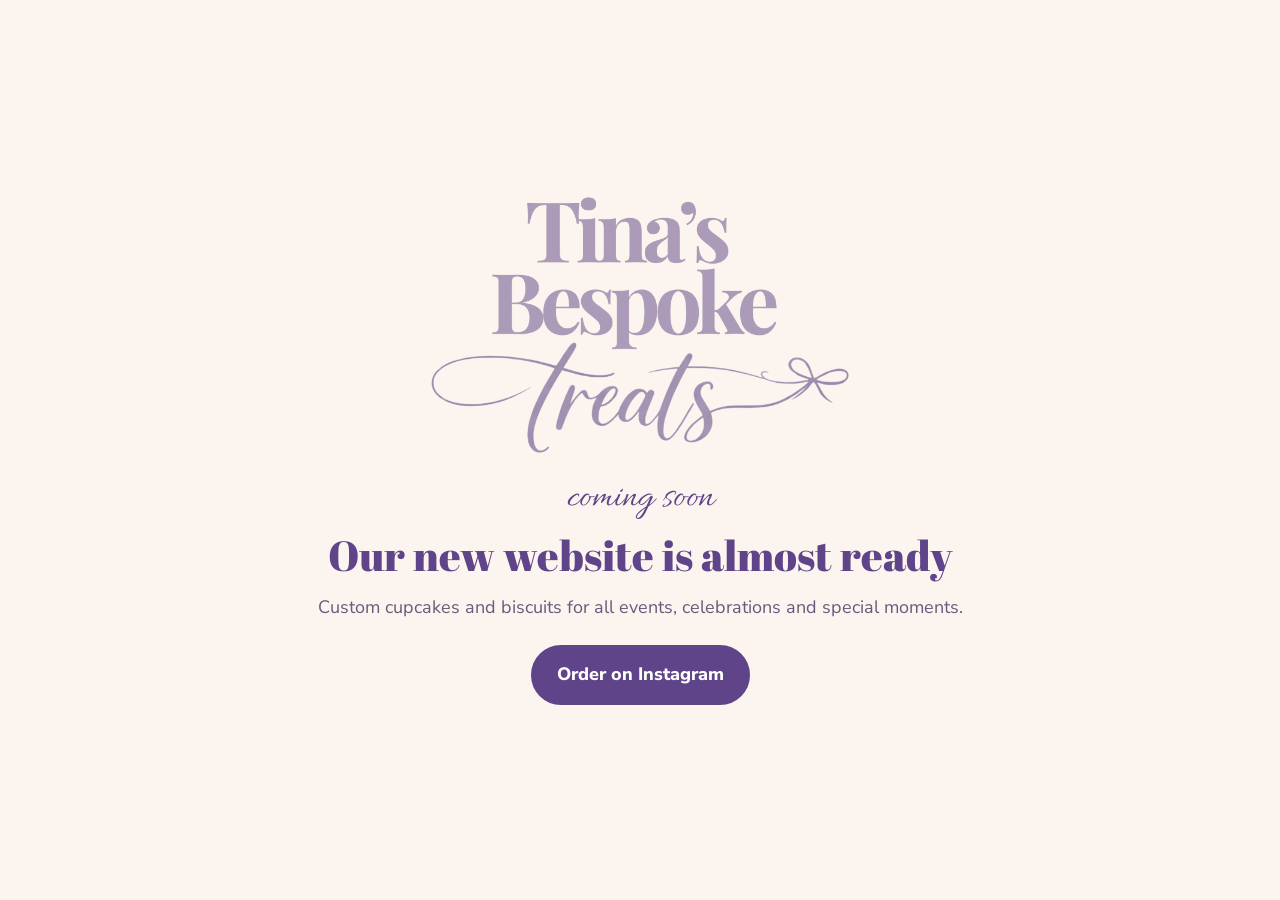
==== index.html @ d2a47ab9 "Show coming soon page until the full website is ready Co-Authored-By: Claude Opus 5.5 <noreply@anthr" ====
<!doctype html>
<html lang="en-GB">
<head>
<meta charset="utf-8">
<meta name="viewport" content="width=device-width,initial-scale=1,viewport-fit=cover">
<title>Tina's Bespoke Treats | Custom cupcakes and biscuits in London</title>
<meta name="description" content="Handcrafted custom cupcakes and biscuits for weddings, birthdays, baby showers and brand events across London and the UK. Vegan, egg-free and dairy-free options available.">
<meta property="og:title" content="Tina's Bespoke Treats">
<meta property="og:description" content="Custom cupcakes and biscuits for all events, celebrations and special moments.">
<meta property="og:image" content="https://tinasbespoketreats.com/assets/logo.png">
<meta property="og:url" content="https://tinasbespoketreats.com/">
<link rel="canonical" href="https://tinasbespoketreats.com/">
<link rel="icon" type="image/png" href="assets/icon.png">
<link rel="apple-touch-icon" href="assets/icon.png">
<link rel="preconnect" href="https://fonts.googleapis.com">
<link rel="preconnect" href="https://fonts.gstatic.com" crossorigin>
<link rel="stylesheet" href="https://fonts.googleapis.com/css2?family=Abril+Fatface&family=Allura&family=Nunito+Sans:opsz,wght@6..12,400;6..12,600;6..12,700;6..12,800&display=swap">
<link rel="stylesheet" href="styles.css">
</head>
<body>
<main id="main" class="soon">
  <h1><img src="assets/logo.png" alt="Tina's Bespoke Treats" width="1400" height="862"></h1>
  <p class="eyebrow">coming soon</p>
  <h2>Our new website is almost ready</h2>
  <p class="lead">Custom cupcakes and biscuits for all events, celebrations and special moments.</p>
  <a class="btn solid" href="https://www.instagram.com/tinasbespoketreats/">Order on Instagram</a>
</main>
</body>
</html>
---- styles.css ----
/* Layout: the page unrolls like a length of ribbon. A menu-card hero, then alternating bands tied off with the logo's bow. */
:root{
  --blush:#FCF5EF; --cream:#FFFCF9; --lilac:#AE98C2; --lilac-soft:#EDE4F2; --purple:#5F4489; --ink:#33264A; --muted:#675A7A;
  --display:"Abril Fatface",Georgia,serif; --script:"Allura","Snell Roundhand",cursive; --body:"Nunito Sans",system-ui,-apple-system,"Segoe UI",sans-serif;
  --gutter-l:max(20px,env(safe-area-inset-left,0px)); --gutter-r:max(20px,env(safe-area-inset-right,0px));
}
*{box-sizing:border-box}
html{scroll-behavior:smooth;-webkit-text-size-adjust:100%}
body{margin:0;background:var(--blush);color:var(--ink);font:400 18px/1.65 var(--body)}
img,svg{max-width:100%;display:block}
h1,h2,h3,p,ul,ol{margin:0;padding:0}
ul,ol{list-style:none}
h2{font:400 clamp(34px,6vw,54px)/1.12 var(--display);color:var(--purple);text-wrap:balance}
h3{font:400 25px/1.2 var(--display);color:var(--purple)}
a{color:var(--purple)}
:focus-visible{outline:3px solid var(--purple);outline-offset:3px}
.skip{position:absolute;left:-999px}.skip:focus{left:12px;top:12px;background:var(--cream);padding:8px 12px;z-index:9}
.wrap{max-width:1080px;margin:auto;padding-left:var(--gutter-l);padding-right:var(--gutter-r)}
.band{padding-block:clamp(56px,9vw,104px)}
.band.tint{background:var(--lilac-soft)}
.eyebrow{font:400 32px/1 var(--script);color:var(--purple);margin-bottom:6px}
.lead{max-width:60ch;color:var(--muted);margin-top:14px}
.btn{display:inline-block;font-weight:800;padding:13px 24px;border-radius:999px;text-decoration:none;border:2px solid var(--purple);transition:background .2s,color .2s}
.btn.solid{background:var(--purple);color:#fff}
.btn.solid:hover{background:var(--ink);border-color:var(--ink)}
.btn.line:hover{background:var(--purple);color:#fff}
.bar{display:flex;align-items:center;justify-content:flex-end;gap:16px;padding-block:14px}
.bar a.home img{height:66px;width:auto}
.bar nav{display:flex;gap:24px;font-weight:700}
.bar nav a{text-decoration:none}
.bar nav a:hover{text-decoration:underline}
.hero{display:grid;grid-template-columns:minmax(0,1.25fr) minmax(0,.75fr);gap:clamp(32px,6vw,80px);align-items:center;padding-block:clamp(24px,5vw,64px) clamp(56px,8vw,96px)}
.hero h1 img{width:100%;max-width:560px;height:auto}
.hero .tag{font-size:clamp(20px,2.4vw,24px);line-height:1.45;max-width:30ch;margin-top:26px}
.actions{display:flex;flex-wrap:wrap;gap:12px;margin-top:26px}
.menu{background:var(--cream);border:1px solid var(--lilac);outline:1px solid var(--lilac);outline-offset:-9px;padding:32px 26px;text-align:center}
.menu h2{font-size:30px}
.menu .script{font:400 28px/1 var(--script);color:var(--purple);margin-bottom:4px}
.menu ul{margin-top:14px}
.menu li{padding-block:5px;border-top:1px solid var(--lilac-soft)}
.menu li:first-child{border:0}
.menu small{display:block;margin-top:14px;font-size:15px;color:var(--muted)}
.ribbon{color:var(--lilac);width:100%;height:auto;overflow:visible}
.two{display:grid;grid-template-columns:repeat(2,minmax(0,1fr));gap:clamp(24px,4vw,48px);margin-top:36px}
.two>div{min-width:0}
.two p{margin-top:8px;color:var(--muted)}
.split{display:grid;grid-template-columns:minmax(0,.8fr) minmax(0,1.2fr);gap:clamp(28px,6vw,80px)}
.ticks{columns:2;column-gap:36px}
.ticks li{break-inside:avoid;padding-block:9px;border-bottom:1px solid var(--lilac)}
.steps{display:grid;grid-template-columns:repeat(3,minmax(0,1fr));gap:clamp(24px,4vw,48px);margin-top:36px;counter-reset:s}
.steps li{counter-increment:s;min-width:0}
.steps li::before{content:counter(s);display:block;font:400 56px/1 var(--display);color:var(--lilac);margin-bottom:8px}
.steps p{margin-top:6px;color:var(--muted)}
.occasions{display:flex;flex-wrap:wrap;gap:10px;margin-top:28px}
.occasions li{background:var(--cream);border:1px solid var(--lilac);border-radius:999px;padding:6px 16px;font-weight:600}
.cta{text-align:center;display:grid;justify-items:center;gap:18px}
.cta .ribbon{max-width:420px}
footer{padding-block:28px;font-size:15px;color:var(--muted);border-top:1px solid var(--lilac)}
footer .wrap{display:flex;flex-wrap:wrap;gap:8px 24px;justify-content:space-between}
@media (max-width:800px){
  .hero,.split{grid-template-columns:minmax(0,1fr)}
  .steps{grid-template-columns:minmax(0,1fr)}
  .hero h1 img{max-width:420px;margin:auto}
  .hero{text-align:center}.hero .tag{margin-inline:auto}.actions{justify-content:center}
}
@media (max-width:560px){
  body{font-size:17px}
  .bar nav{gap:14px;font-size:15.5px}.bar a.home{display:none}.bar{justify-content:center}
  .two{grid-template-columns:minmax(0,1fr)}.ticks{columns:1}
}
@media (prefers-reduced-motion:reduce){html{scroll-behavior:auto}.btn{transition:none}}

.soon{min-height:100vh;min-height:100svh;display:grid;place-content:center;justify-items:center;gap:14px;text-align:center;padding-block:32px;padding-left:var(--gutter-l);padding-right:var(--gutter-r)}
.soon h1 img{width:min(420px,78vw);height:auto;margin-bottom:12px}
.soon .eyebrow{font-size:38px;margin:0}
.soon h2{font-size:clamp(28px,6vw,42px)}
.soon .lead{margin:0 0 8px}
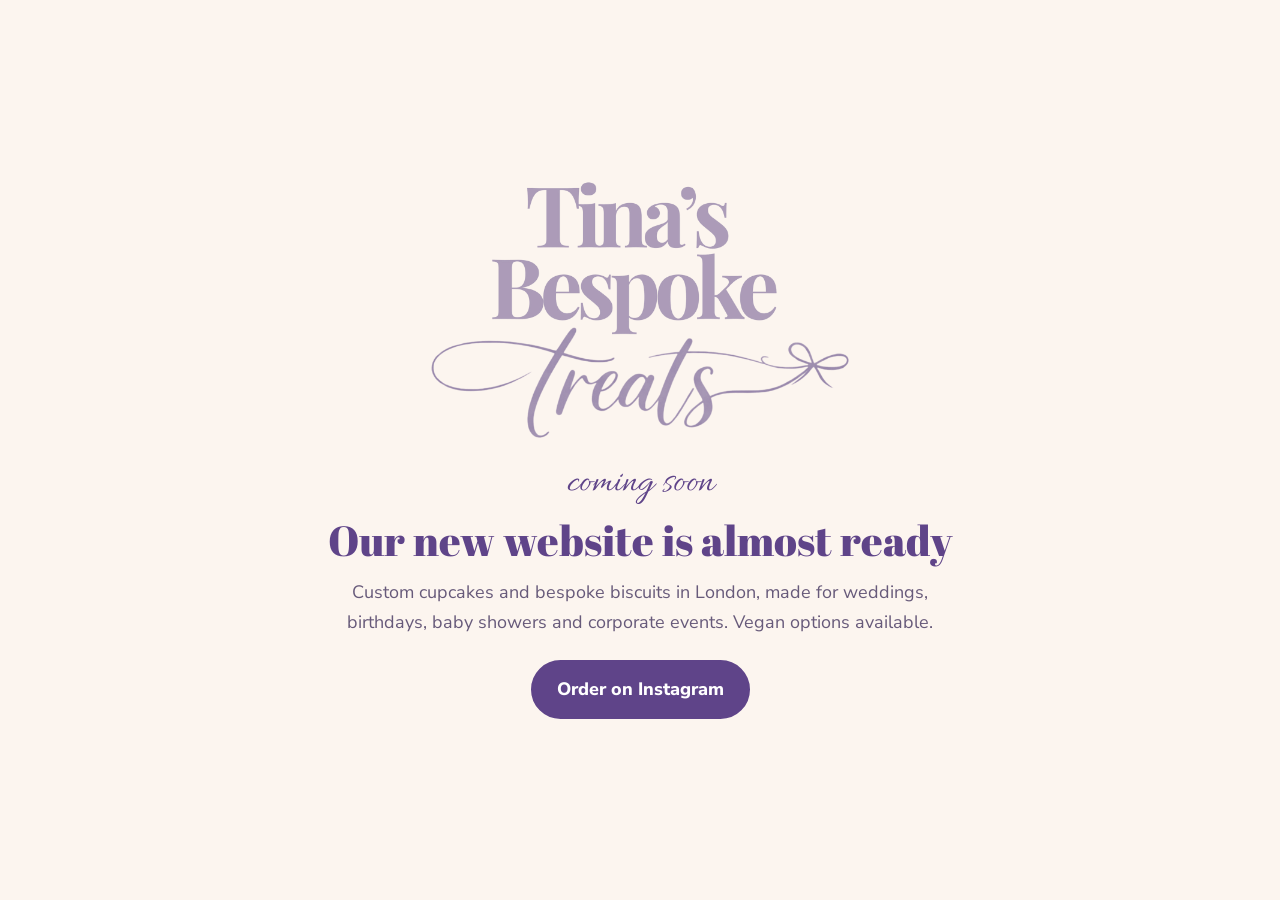
==== commit c38acf98: "Add search engine details to coming soon page Co-Authored-By: Claude Opus 5.5 <noreply@anthropic.com" ====
--- a/index.html
+++ b/index.html
@@ -3,26 +3,34 @@
 <head>
 <meta charset="utf-8">
 <meta name="viewport" content="width=device-width,initial-scale=1,viewport-fit=cover">
-<title>Tina's Bespoke Treats | Custom cupcakes and biscuits in London</title>
-<meta name="description" content="Handcrafted custom cupcakes and biscuits for weddings, birthdays, baby showers and brand events across London and the UK. Vegan, egg-free and dairy-free options available.">
-<meta property="og:title" content="Tina's Bespoke Treats">
-<meta property="og:description" content="Custom cupcakes and biscuits for all events, celebrations and special moments.">
+<title>Tina's Bespoke Treats | Custom Cupcakes &amp; Biscuits in London</title>
+<meta name="description" content="Custom cupcakes and bespoke decorated biscuits in London, made for weddings, birthdays, baby showers and corporate events. Logo cupcakes, party favours and vegan options.">
+<meta name="keywords" content="custom cupcakes London, bespoke biscuits London, personalised biscuits, logo cupcakes, corporate cupcakes, wedding favours London, baby shower cupcakes, birthday cupcakes, vegan cupcakes London">
+<meta name="robots" content="index,follow">
+<meta name="theme-color" content="#FCF5EF">
+<meta property="og:type" content="website">
+<meta property="og:site_name" content="Tina's Bespoke Treats">
+<meta property="og:locale" content="en_GB">
+<meta property="og:title" content="Tina's Bespoke Treats | Custom Cupcakes &amp; Biscuits in London">
+<meta property="og:description" content="Custom cupcakes and bespoke decorated biscuits in London, made for weddings, birthdays, baby showers and corporate events. Logo cupcakes, party favours and vegan options.">
 <meta property="og:image" content="https://tinasbespoketreats.com/assets/logo.png">
 <meta property="og:url" content="https://tinasbespoketreats.com/">
 <link rel="canonical" href="https://tinasbespoketreats.com/">
+<meta name="twitter:card" content="summary_large_image">
+<script type="application/ld+json">{"@context": "https://schema.org", "@type": "Bakery", "name": "Tina's Bespoke Treats", "url": "https://tinasbespoketreats.com/", "logo": "https://tinasbespoketreats.com/assets/logo.png", "image": "https://tinasbespoketreats.com/assets/logo.png", "description": "Custom cupcakes and bespoke decorated biscuits in London, made for weddings, birthdays, baby showers and corporate events. Logo cupcakes, party favours and vegan options.", "address": {"@type": "PostalAddress", "addressLocality": "London", "addressCountry": "GB"}, "areaServed": [{"@type": "City", "name": "London"}, {"@type": "Country", "name": "United Kingdom"}], "sameAs": ["https://www.instagram.com/tinasbespoketreats/", "https://www.addtoevent.co.uk/suppliers/tinas-bespoke-treats"], "foundingDate": "2017", "knowsAbout": ["Custom cupcakes", "Bespoke biscuits", "Vegan cupcakes", "Logo cupcakes", "Wedding favours"]}</script>
 <link rel="icon" type="image/png" href="assets/icon.png">
 <link rel="apple-touch-icon" href="assets/icon.png">
 <link rel="preconnect" href="https://fonts.googleapis.com">
 <link rel="preconnect" href="https://fonts.gstatic.com" crossorigin>
 <link rel="stylesheet" href="https://fonts.googleapis.com/css2?family=Abril+Fatface&family=Allura&family=Nunito+Sans:opsz,wght@6..12,400;6..12,600;6..12,700;6..12,800&display=swap">
-<link rel="stylesheet" href="styles.css">
+<link rel="stylesheet" href="styles.css?v=2">
 </head>
 <body>
 <main id="main" class="soon">
-  <h1><img src="assets/logo.png" alt="Tina's Bespoke Treats" width="1400" height="862"></h1>
+  <h1><img src="assets/logo.png" alt="Tina's Bespoke Treats: custom cupcakes and biscuits in London" width="1400" height="862"></h1>
   <p class="eyebrow">coming soon</p>
   <h2>Our new website is almost ready</h2>
-  <p class="lead">Custom cupcakes and biscuits for all events, celebrations and special moments.</p>
+  <p class="lead">Custom cupcakes and bespoke biscuits in London, made for weddings, birthdays, baby showers and corporate events. Vegan options available.</p>
   <a class="btn solid" href="https://www.instagram.com/tinasbespoketreats/">Order on Instagram</a>
 </main>
 </body>
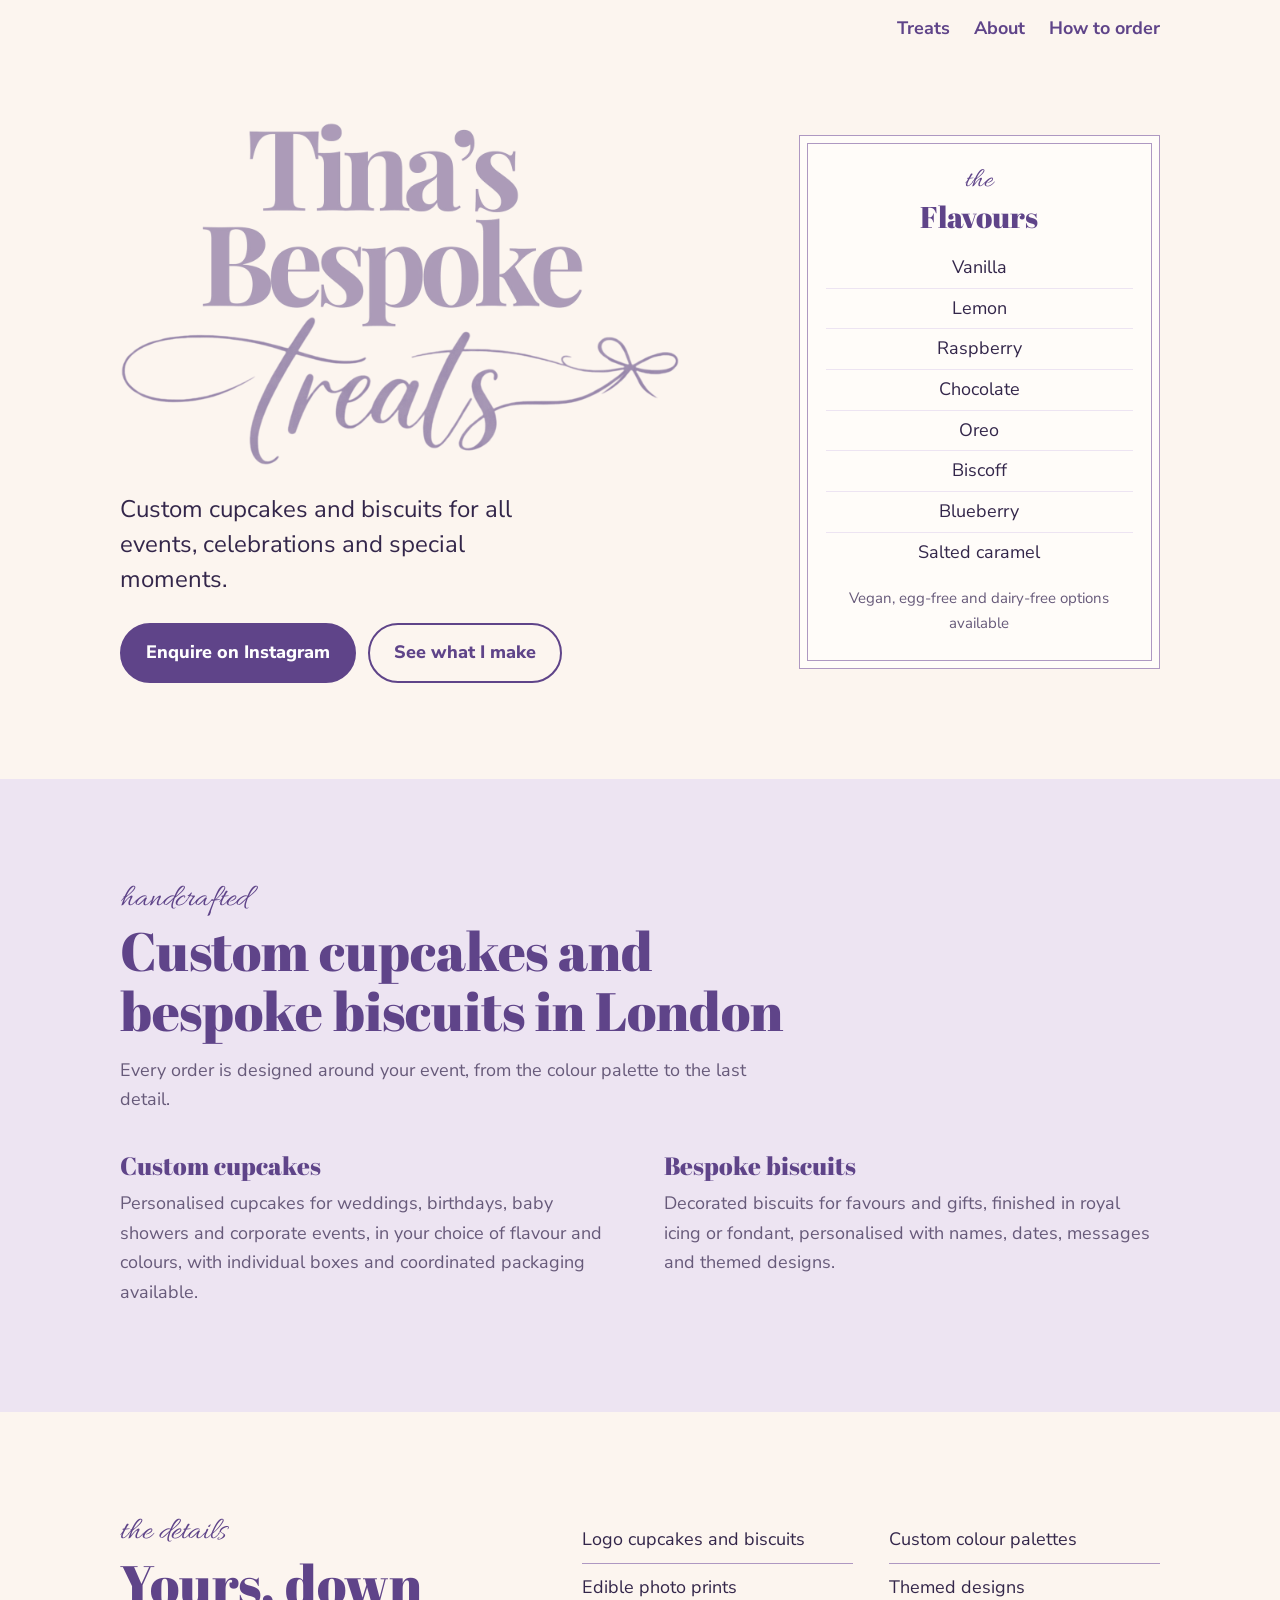
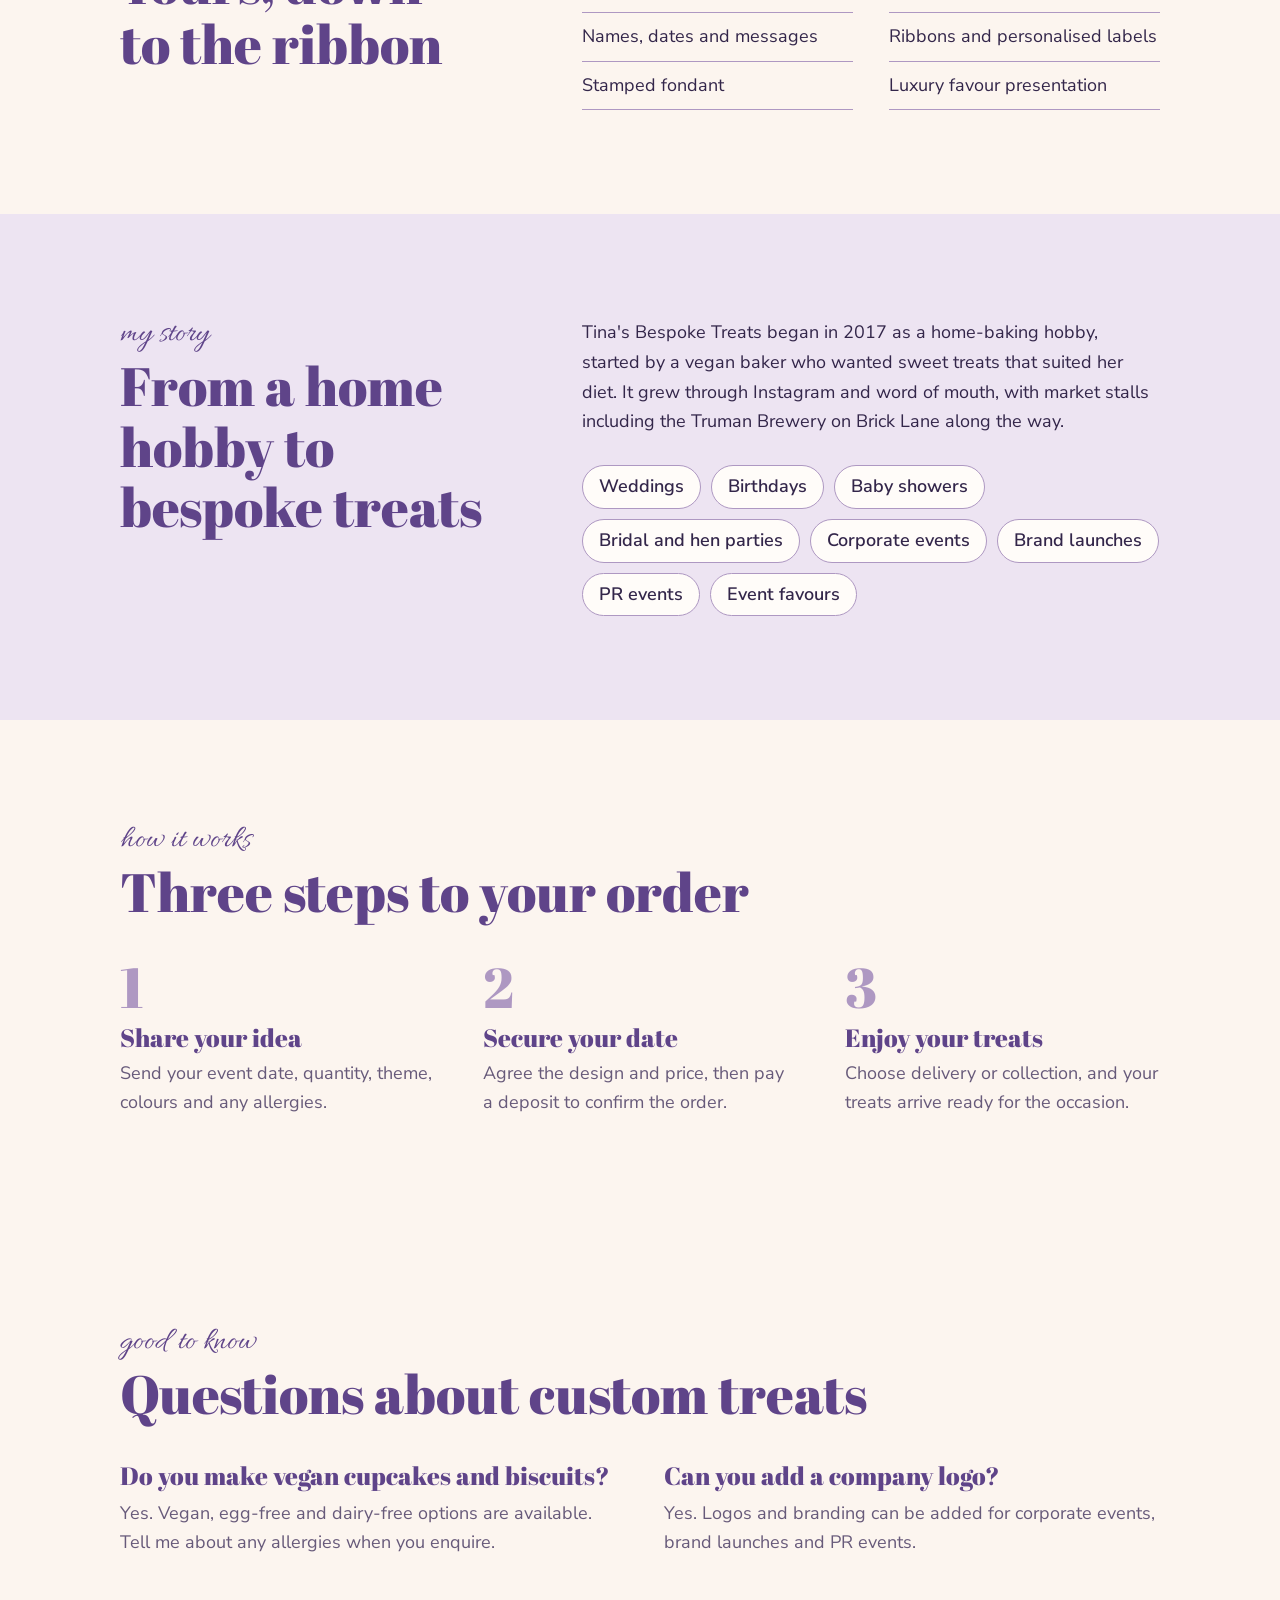
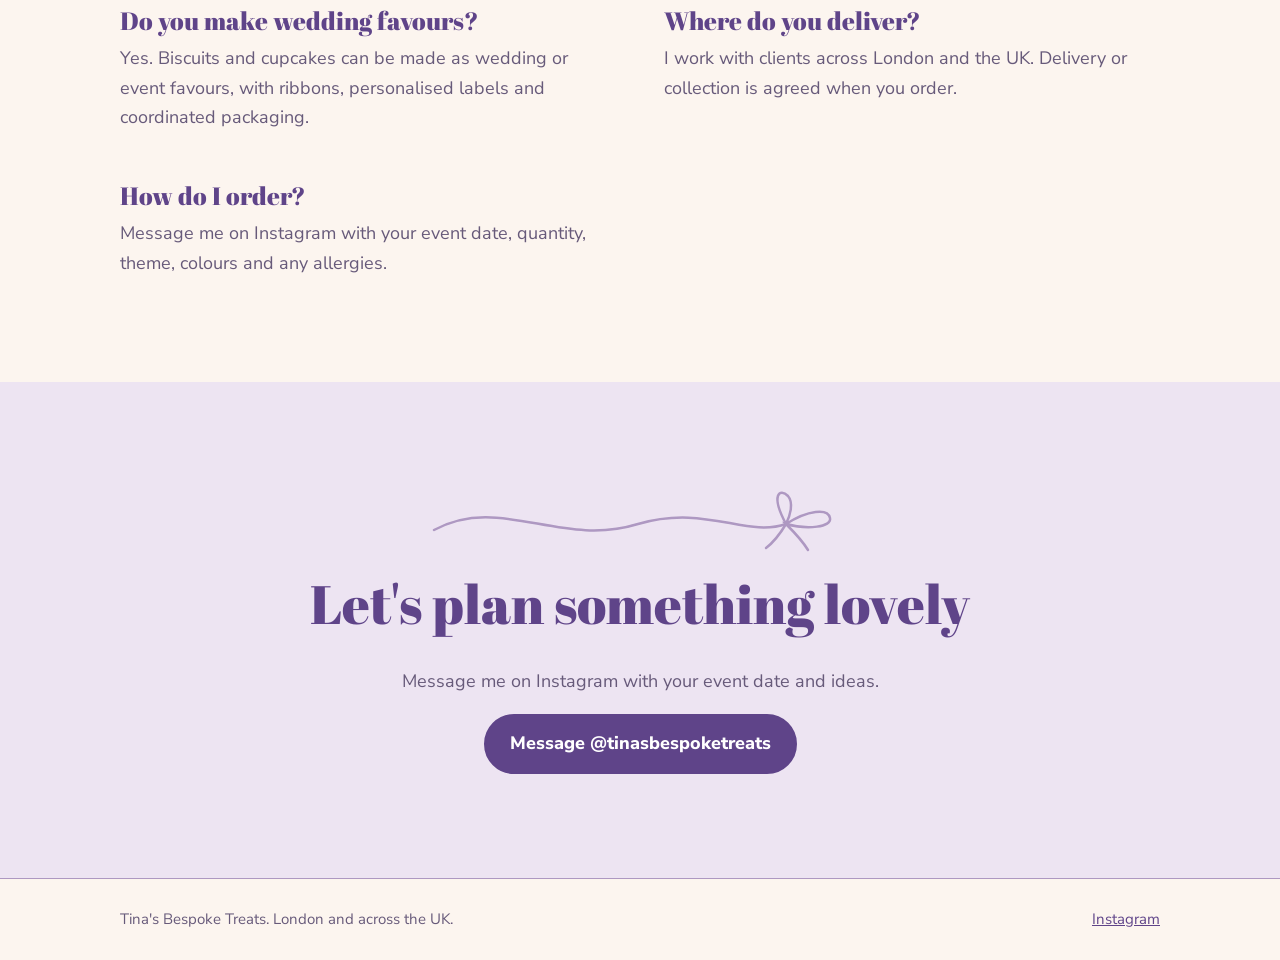
==== commit f05b8653: "Add search keywords and questions to full website draft Co-Authored-By: Claude Opus 5.5 <noreply@ant" ====
--- a/index.html
+++ b/index.html
@@ -23,15 +23,93 @@
 <link rel="preconnect" href="https://fonts.googleapis.com">
 <link rel="preconnect" href="https://fonts.gstatic.com" crossorigin>
 <link rel="stylesheet" href="https://fonts.googleapis.com/css2?family=Abril+Fatface&family=Allura&family=Nunito+Sans:opsz,wght@6..12,400;6..12,600;6..12,700;6..12,800&display=swap">
-<link rel="stylesheet" href="styles.css?v=2">
+<link rel="stylesheet" href="styles.css">
 </head>
 <body>
-<main id="main" class="soon">
-  <h1><img src="assets/logo.png" alt="Tina's Bespoke Treats: custom cupcakes and biscuits in London" width="1400" height="862"></h1>
-  <p class="eyebrow">coming soon</p>
-  <h2>Our new website is almost ready</h2>
-  <p class="lead">Custom cupcakes and bespoke biscuits in London, made for weddings, birthdays, baby showers and corporate events. Vegan options available.</p>
-  <a class="btn solid" href="https://www.instagram.com/tinasbespoketreats/">Order on Instagram</a>
+<a class="skip" href="#main">Skip to content</a>
+<header class="wrap bar">
+  <nav aria-label="Main"><a href="#treats">Treats</a><a href="#about">About</a><a href="#order">How to order</a></nav>
+</header>
+<main id="main">
+  <section class="wrap hero">
+    <div>
+      <h1><img src="assets/logo.png" alt="Tina's Bespoke Treats: custom cupcakes and biscuits in London" width="1400" height="862"></h1>
+      <p class="tag">Custom cupcakes and biscuits for all events, celebrations and special moments.</p>
+      <div class="actions">
+        <a class="btn solid" href="https://www.instagram.com/tinasbespoketreats/">Enquire on Instagram</a>
+        <a class="btn line" href="#treats">See what I make</a>
+      </div>
+    </div>
+    <aside class="menu" aria-labelledby="flav">
+      <p class="script">the</p>
+      <h2 id="flav">Flavours</h2>
+      <ul><li>Vanilla</li><li>Lemon</li><li>Raspberry</li><li>Chocolate</li><li>Oreo</li><li>Biscoff</li><li>Blueberry</li><li>Salted caramel</li></ul>
+      <small>Vegan, egg-free and dairy-free options available</small>
+    </aside>
+  </section>
+
+  <section class="band tint" id="treats">
+    <div class="wrap">
+      <p class="eyebrow">handcrafted</p>
+      <h2>Custom cupcakes and bespoke biscuits in London</h2>
+      <p class="lead">Every order is designed around your event, from the colour palette to the last detail.</p>
+      <div class="two">
+        <div><h3>Custom cupcakes</h3><p>Personalised cupcakes for weddings, birthdays, baby showers and corporate events, in your choice of flavour and colours, with individual boxes and coordinated packaging available.</p></div>
+        <div><h3>Bespoke biscuits</h3><p>Decorated biscuits for favours and gifts, finished in royal icing or fondant, personalised with names, dates, messages and themed designs.</p></div>
+      </div>
+    </div>
+  </section>
+
+  <section class="band wrap split">
+    <div>
+      <p class="eyebrow">the details</p>
+      <h2>Yours, down to the ribbon</h2>
+    </div>
+    <ul class="ticks">
+      <li>Logo cupcakes and biscuits</li><li>Edible photo prints</li><li>Names, dates and messages</li><li>Stamped fondant</li><li>Custom colour palettes</li><li>Themed designs</li><li>Ribbons and personalised labels</li><li>Luxury favour presentation</li>
+    </ul>
+  </section>
+
+  <section class="band tint" id="about">
+    <div class="wrap split">
+      <div>
+        <p class="eyebrow">my story</p>
+        <h2>From a home hobby to bespoke treats</h2>
+      </div>
+      <div class="stack">
+        <p>Tina's Bespoke Treats began in 2017 as a home-baking hobby, started by a vegan baker who wanted sweet treats that suited her diet. It grew through Instagram and word of mouth, with market stalls including the Truman Brewery on Brick Lane along the way.</p>
+        <ul class="occasions" aria-label="Occasions">
+          <li>Weddings</li><li>Birthdays</li><li>Baby showers</li><li>Bridal and hen parties</li><li>Corporate events</li><li>Brand launches</li><li>PR events</li><li>Event favours</li>
+        </ul>
+      </div>
+    </div>
+  </section>
+
+  <section class="band wrap" id="order">
+    <p class="eyebrow">how it works</p>
+    <h2>Three steps to your order</h2>
+    <ol class="steps">
+      <li><h3>Share your idea</h3><p>Send your event date, quantity, theme, colours and any allergies.</p></li>
+      <li><h3>Secure your date</h3><p>Agree the design and price, then pay a deposit to confirm the order.</p></li>
+      <li><h3>Enjoy your treats</h3><p>Choose delivery or collection, and your treats arrive ready for the occasion.</p></li>
+    </ol>
+  </section>
+
+  <section class="band wrap" id="faq">
+    <p class="eyebrow">good to know</p>
+    <h2>Questions about custom treats</h2>
+    <div class="two"><div><h3>Do you make vegan cupcakes and biscuits?</h3><p>Yes. Vegan, egg-free and dairy-free options are available. Tell me about any allergies when you enquire.</p></div><div><h3>Can you add a company logo?</h3><p>Yes. Logos and branding can be added for corporate events, brand launches and PR events.</p></div><div><h3>Do you make wedding favours?</h3><p>Yes. Biscuits and cupcakes can be made as wedding or event favours, with ribbons, personalised labels and coordinated packaging.</p></div><div><h3>Where do you deliver?</h3><p>I work with clients across London and the UK. Delivery or collection is agreed when you order.</p></div><div><h3>How do I order?</h3><p>Message me on Instagram with your event date, quantity, theme, colours and any allergies.</p></div></div>
+  </section>
+
+  <section class="band tint">
+    <div class="wrap cta">
+      <svg class="ribbon" viewBox="0 0 420 70" fill="none" stroke="currentColor" stroke-width="2.5" stroke-linecap="round" aria-hidden="true"><path d="M4 44C70 8 130 62 208 38 276 18 316 52 356 38"/><path d="M356 38c-16-30-6-36 2-28 6 7 2 20-2 28 22-14 42-16 44-6 2 9-22 12-44 6 8 8 16 16 22 26M356 38c-6 10-12 18-20 24"/></svg>
+      <h2>Let's plan something lovely</h2>
+      <p class="lead">Message me on Instagram with your event date and ideas.</p>
+      <a class="btn solid" href="https://www.instagram.com/tinasbespoketreats/">Message @tinasbespoketreats</a>
+    </div>
+  </section>
 </main>
+<footer><div class="wrap"><span>Tina's Bespoke Treats. London and across the UK.</span><a href="https://www.instagram.com/tinasbespoketreats/">Instagram</a></div></footer>
 </body>
 </html>
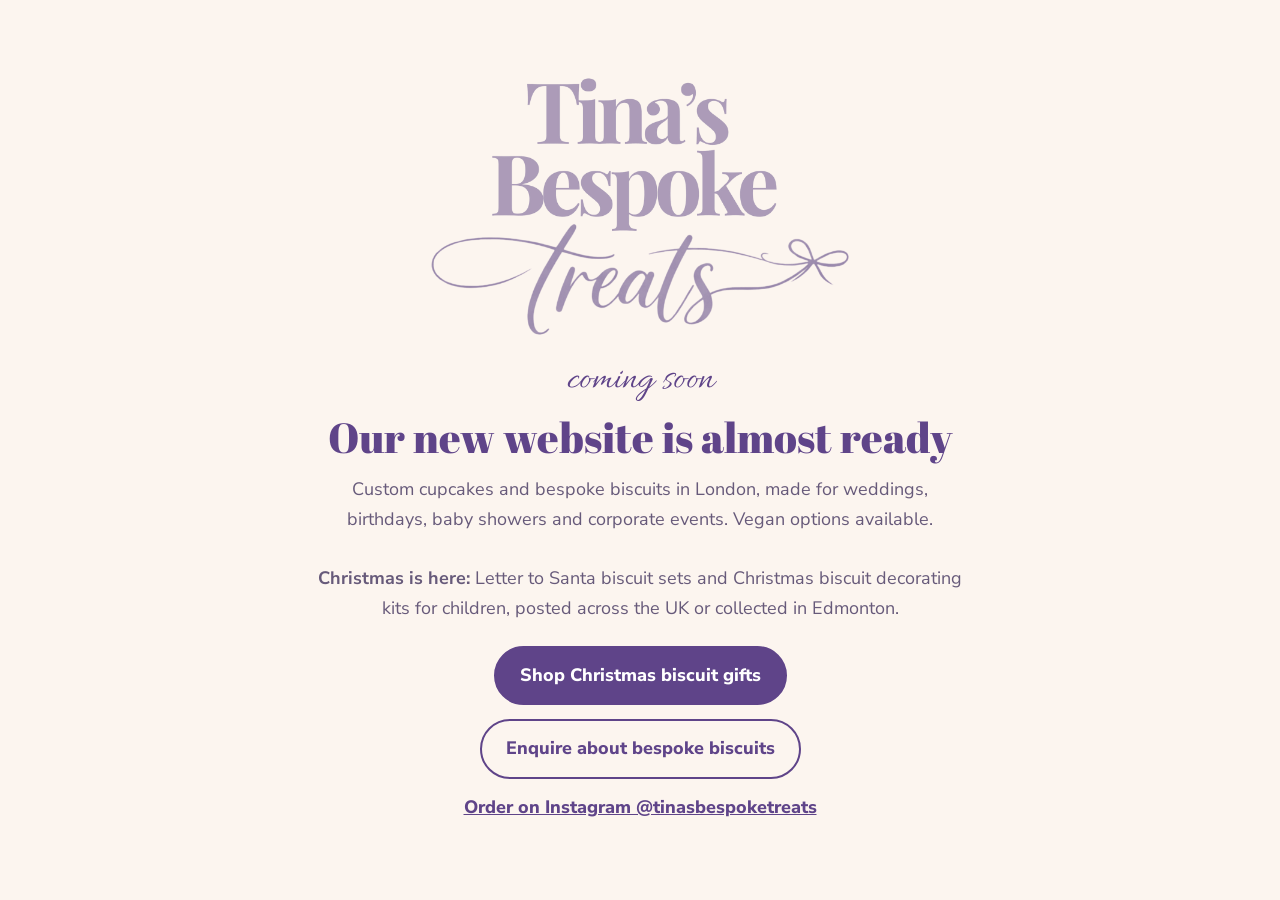
==== commit 6c121b25: "Christmas shop live: three product pages, contact page, SEO (titles, descriptions, canonical, schema" ====
--- a/index.html
+++ b/index.html
@@ -3,113 +3,38 @@
 <head>
 <meta charset="utf-8">
 <meta name="viewport" content="width=device-width,initial-scale=1,viewport-fit=cover">
-<title>Tina's Bespoke Treats | Custom Cupcakes &amp; Biscuits in London</title>
-<meta name="description" content="Custom cupcakes and bespoke decorated biscuits in London, made for weddings, birthdays, baby showers and corporate events. Logo cupcakes, party favours and vegan options.">
+<title>Bespoke Biscuits &amp; Cupcakes in London | Tina's Bespoke Treats</title>
+<meta name="description" content="Bespoke biscuits and custom cupcakes handmade in Edmonton, North London, for weddings, birthdays and corporate events. Shop Christmas biscuit gifts, posted UK-wide.">
 <meta name="keywords" content="custom cupcakes London, bespoke biscuits London, personalised biscuits, logo cupcakes, corporate cupcakes, wedding favours London, baby shower cupcakes, birthday cupcakes, vegan cupcakes London">
 <meta name="robots" content="index,follow">
 <meta name="theme-color" content="#FCF5EF">
 <meta property="og:type" content="website">
 <meta property="og:site_name" content="Tina's Bespoke Treats">
 <meta property="og:locale" content="en_GB">
-<meta property="og:title" content="Tina's Bespoke Treats | Custom Cupcakes &amp; Biscuits in London">
-<meta property="og:description" content="Custom cupcakes and bespoke decorated biscuits in London, made for weddings, birthdays, baby showers and corporate events. Logo cupcakes, party favours and vegan options.">
-<meta property="og:image" content="https://tinasbespoketreats.com/assets/logo.png">
+<meta property="og:title" content="Bespoke Biscuits &amp; Cupcakes in London | Tina's Bespoke Treats">
+<meta property="og:description" content="Bespoke biscuits and custom cupcakes handmade in Edmonton, North London, for weddings, birthdays and corporate events. Shop Christmas biscuit gifts, posted UK-wide.">
+<meta property="og:image" content="https://tinasbespoketreats.com/christmas/img/letter-to-santa-biscuit-painting-set-rudolph.jpg">
 <meta property="og:url" content="https://tinasbespoketreats.com/">
 <link rel="canonical" href="https://tinasbespoketreats.com/">
 <meta name="twitter:card" content="summary_large_image">
-<script type="application/ld+json">{"@context": "https://schema.org", "@type": "Bakery", "name": "Tina's Bespoke Treats", "url": "https://tinasbespoketreats.com/", "logo": "https://tinasbespoketreats.com/assets/logo.png", "image": "https://tinasbespoketreats.com/assets/logo.png", "description": "Custom cupcakes and bespoke decorated biscuits in London, made for weddings, birthdays, baby showers and corporate events. Logo cupcakes, party favours and vegan options.", "address": {"@type": "PostalAddress", "addressLocality": "London", "addressCountry": "GB"}, "areaServed": [{"@type": "City", "name": "London"}, {"@type": "Country", "name": "United Kingdom"}], "sameAs": ["https://www.instagram.com/tinasbespoketreats/", "https://www.addtoevent.co.uk/suppliers/tinas-bespoke-treats"], "foundingDate": "2017", "knowsAbout": ["Custom cupcakes", "Bespoke biscuits", "Vegan cupcakes", "Logo cupcakes", "Wedding favours"]}</script>
+<script type="application/ld+json">{"@context": "https://schema.org", "@graph": [{"@type": "Bakery", "@id": "https://tinasbespoketreats.com/#bakery", "name": "Tina's Bespoke Treats", "url": "https://tinasbespoketreats.com/", "logo": "https://tinasbespoketreats.com/assets/logo.png", "image": ["https://tinasbespoketreats.com/assets/logo.png", "https://tinasbespoketreats.com/christmas/img/letter-to-santa-biscuit-painting-set-rudolph.jpg"], "description": "Bespoke biscuits and custom cupcakes handmade in Edmonton, North London, for weddings, birthdays, baby showers and corporate events, plus Christmas biscuit gifts posted across the UK.", "address": {"@type": "PostalAddress", "addressLocality": "Edmonton, London", "postalCode": "N9", "addressRegion": "Greater London", "addressCountry": "GB"}, "areaServed": [{"@type": "Place", "name": "Edmonton"}, {"@type": "Place", "name": "Enfield"}, {"@type": "Place", "name": "Palmers Green"}, {"@type": "Place", "name": "Southgate"}, {"@type": "Place", "name": "Tottenham"}, {"@type": "Place", "name": "Wood Green"}, {"@type": "Place", "name": "Barnet"}, {"@type": "Place", "name": "North London"}, {"@type": "Place", "name": "London"}, {"@type": "Country", "name": "United Kingdom"}], "sameAs": ["https://www.instagram.com/tinasbespoketreats/", "https://www.addtoevent.co.uk/suppliers/tinas-bespoke-treats"], "foundingDate": "2017", "knowsAbout": ["Bespoke biscuits", "Personalised biscuits", "Custom cupcakes", "Logo biscuits", "Corporate Christmas gifts", "Letter to Santa biscuits", "Christmas biscuit decorating kits", "Wedding favours"]}, {"@type": "WebSite", "@id": "https://tinasbespoketreats.com/#website", "name": "Tina's Bespoke Treats", "url": "https://tinasbespoketreats.com/", "publisher": {"@id": "https://tinasbespoketreats.com/#bakery"}, "inLanguage": "en-GB"}]}</script>
 <link rel="icon" type="image/png" href="assets/icon.png">
 <link rel="apple-touch-icon" href="assets/icon.png">
 <link rel="preconnect" href="https://fonts.googleapis.com">
 <link rel="preconnect" href="https://fonts.gstatic.com" crossorigin>
 <link rel="stylesheet" href="https://fonts.googleapis.com/css2?family=Abril+Fatface&family=Allura&family=Nunito+Sans:opsz,wght@6..12,400;6..12,600;6..12,700;6..12,800&display=swap">
-<link rel="stylesheet" href="styles.css">
+<link rel="stylesheet" href="styles.css?v=2">
 </head>
 <body>
-<a class="skip" href="#main">Skip to content</a>
-<header class="wrap bar">
-  <nav aria-label="Main"><a href="#treats">Treats</a><a href="#about">About</a><a href="#order">How to order</a></nav>
-</header>
-<main id="main">
-  <section class="wrap hero">
-    <div>
-      <h1><img src="assets/logo.png" alt="Tina's Bespoke Treats: custom cupcakes and biscuits in London" width="1400" height="862"></h1>
-      <p class="tag">Custom cupcakes and biscuits for all events, celebrations and special moments.</p>
-      <div class="actions">
-        <a class="btn solid" href="https://www.instagram.com/tinasbespoketreats/">Enquire on Instagram</a>
-        <a class="btn line" href="#treats">See what I make</a>
-      </div>
-    </div>
-    <aside class="menu" aria-labelledby="flav">
-      <p class="script">the</p>
-      <h2 id="flav">Flavours</h2>
-      <ul><li>Vanilla</li><li>Lemon</li><li>Raspberry</li><li>Chocolate</li><li>Oreo</li><li>Biscoff</li><li>Blueberry</li><li>Salted caramel</li></ul>
-      <small>Vegan, egg-free and dairy-free options available</small>
-    </aside>
-  </section>
-
-  <section class="band tint" id="treats">
-    <div class="wrap">
-      <p class="eyebrow">handcrafted</p>
-      <h2>Custom cupcakes and bespoke biscuits in London</h2>
-      <p class="lead">Every order is designed around your event, from the colour palette to the last detail.</p>
-      <div class="two">
-        <div><h3>Custom cupcakes</h3><p>Personalised cupcakes for weddings, birthdays, baby showers and corporate events, in your choice of flavour and colours, with individual boxes and coordinated packaging available.</p></div>
-        <div><h3>Bespoke biscuits</h3><p>Decorated biscuits for favours and gifts, finished in royal icing or fondant, personalised with names, dates, messages and themed designs.</p></div>
-      </div>
-    </div>
-  </section>
-
-  <section class="band wrap split">
-    <div>
-      <p class="eyebrow">the details</p>
-      <h2>Yours, down to the ribbon</h2>
-    </div>
-    <ul class="ticks">
-      <li>Logo cupcakes and biscuits</li><li>Edible photo prints</li><li>Names, dates and messages</li><li>Stamped fondant</li><li>Custom colour palettes</li><li>Themed designs</li><li>Ribbons and personalised labels</li><li>Luxury favour presentation</li>
-    </ul>
-  </section>
-
-  <section class="band tint" id="about">
-    <div class="wrap split">
-      <div>
-        <p class="eyebrow">my story</p>
-        <h2>From a home hobby to bespoke treats</h2>
-      </div>
-      <div class="stack">
-        <p>Tina's Bespoke Treats began in 2017 as a home-baking hobby, started by a vegan baker who wanted sweet treats that suited her diet. It grew through Instagram and word of mouth, with market stalls including the Truman Brewery on Brick Lane along the way.</p>
-        <ul class="occasions" aria-label="Occasions">
-          <li>Weddings</li><li>Birthdays</li><li>Baby showers</li><li>Bridal and hen parties</li><li>Corporate events</li><li>Brand launches</li><li>PR events</li><li>Event favours</li>
-        </ul>
-      </div>
-    </div>
-  </section>
-
-  <section class="band wrap" id="order">
-    <p class="eyebrow">how it works</p>
-    <h2>Three steps to your order</h2>
-    <ol class="steps">
-      <li><h3>Share your idea</h3><p>Send your event date, quantity, theme, colours and any allergies.</p></li>
-      <li><h3>Secure your date</h3><p>Agree the design and price, then pay a deposit to confirm the order.</p></li>
-      <li><h3>Enjoy your treats</h3><p>Choose delivery or collection, and your treats arrive ready for the occasion.</p></li>
-    </ol>
-  </section>
-
-  <section class="band wrap" id="faq">
-    <p class="eyebrow">good to know</p>
-    <h2>Questions about custom treats</h2>
-    <div class="two"><div><h3>Do you make vegan cupcakes and biscuits?</h3><p>Yes. Vegan, egg-free and dairy-free options are available. Tell me about any allergies when you enquire.</p></div><div><h3>Can you add a company logo?</h3><p>Yes. Logos and branding can be added for corporate events, brand launches and PR events.</p></div><div><h3>Do you make wedding favours?</h3><p>Yes. Biscuits and cupcakes can be made as wedding or event favours, with ribbons, personalised labels and coordinated packaging.</p></div><div><h3>Where do you deliver?</h3><p>I work with clients across London and the UK. Delivery or collection is agreed when you order.</p></div><div><h3>How do I order?</h3><p>Message me on Instagram with your event date, quantity, theme, colours and any allergies.</p></div></div>
-  </section>
-
-  <section class="band tint">
-    <div class="wrap cta">
-      <svg class="ribbon" viewBox="0 0 420 70" fill="none" stroke="currentColor" stroke-width="2.5" stroke-linecap="round" aria-hidden="true"><path d="M4 44C70 8 130 62 208 38 276 18 316 52 356 38"/><path d="M356 38c-16-30-6-36 2-28 6 7 2 20-2 28 22-14 42-16 44-6 2 9-22 12-44 6 8 8 16 16 22 26M356 38c-6 10-12 18-20 24"/></svg>
-      <h2>Let's plan something lovely</h2>
-      <p class="lead">Message me on Instagram with your event date and ideas.</p>
-      <a class="btn solid" href="https://www.instagram.com/tinasbespoketreats/">Message @tinasbespoketreats</a>
-    </div>
-  </section>
+<main id="main" class="soon">
+  <h1><img src="assets/logo.png" alt="Tina's Bespoke Treats: custom cupcakes and biscuits in London" width="1400" height="862"></h1>
+  <p class="eyebrow">coming soon</p>
+  <h2>Our new website is almost ready</h2>
+  <p class="lead">Custom cupcakes and bespoke biscuits in London, made for weddings, birthdays, baby showers and corporate events. Vegan options available.</p>
+  <p class="lead" style="margin-top:8px"><strong>Christmas is here:</strong> Letter to Santa biscuit sets and Christmas biscuit decorating kits for children, posted across the UK or collected in Edmonton.</p>
+  <a class="btn solid" href="/christmas/">Shop Christmas biscuit gifts</a>
+  <a class="btn line" href="/contact/">Enquire about bespoke biscuits</a>
+  <a href="https://www.instagram.com/tinasbespoketreats/" style="font-weight:800">Order on Instagram @tinasbespoketreats</a>
 </main>
-<footer><div class="wrap"><span>Tina's Bespoke Treats. London and across the UK.</span><a href="https://www.instagram.com/tinasbespoketreats/">Instagram</a></div></footer>
 </body>
 </html>
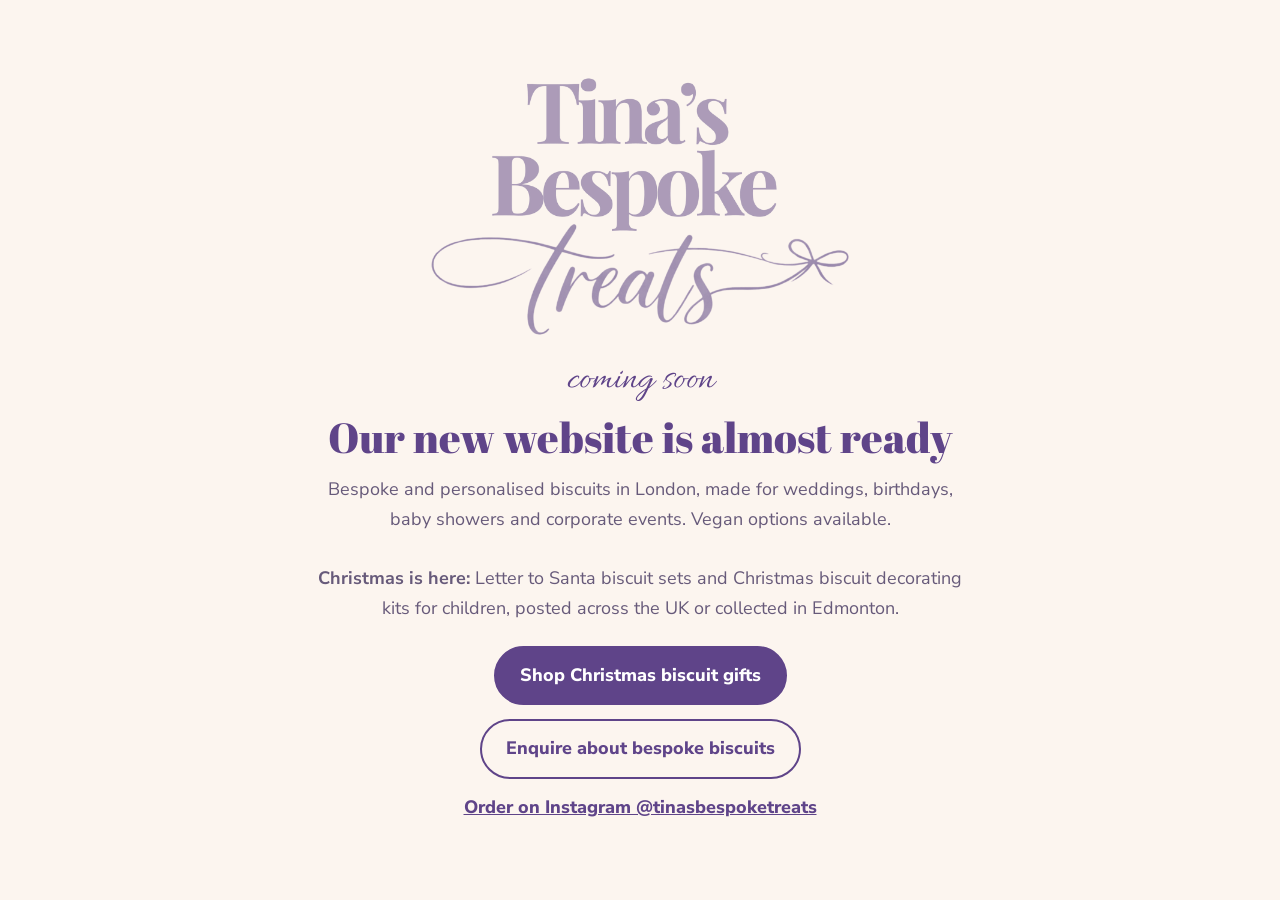
==== commit c23cf82e: "Remove cupcakes from the public site; biscuits only for now Co-Authored-By: Claude Opus 5.5 <noreply" ====
--- a/index.html
+++ b/index.html
@@ -3,21 +3,21 @@
 <head>
 <meta charset="utf-8">
 <meta name="viewport" content="width=device-width,initial-scale=1,viewport-fit=cover">
-<title>Bespoke Biscuits &amp; Cupcakes in London | Tina's Bespoke Treats</title>
-<meta name="description" content="Bespoke biscuits and custom cupcakes handmade in Edmonton, North London, for weddings, birthdays and corporate events. Shop Christmas biscuit gifts, posted UK-wide.">
-<meta name="keywords" content="custom cupcakes London, bespoke biscuits London, personalised biscuits, logo cupcakes, corporate cupcakes, wedding favours London, baby shower cupcakes, birthday cupcakes, vegan cupcakes London">
+<title>Bespoke &amp; Personalised Biscuits, London | Tina's Bespoke Treats</title>
+<meta name="description" content="Bespoke and personalised biscuits handmade in Edmonton, North London, for weddings, birthdays and corporate events. Shop Christmas biscuit gifts, posted UK-wide.">
+<meta name="keywords" content="bespoke biscuits London, personalised biscuits, custom biscuits, logo biscuits, branded biscuits, corporate Christmas gifts, wedding favours London, party favours, Christmas biscuits">
 <meta name="robots" content="index,follow">
 <meta name="theme-color" content="#FCF5EF">
 <meta property="og:type" content="website">
 <meta property="og:site_name" content="Tina's Bespoke Treats">
 <meta property="og:locale" content="en_GB">
-<meta property="og:title" content="Bespoke Biscuits &amp; Cupcakes in London | Tina's Bespoke Treats">
-<meta property="og:description" content="Bespoke biscuits and custom cupcakes handmade in Edmonton, North London, for weddings, birthdays and corporate events. Shop Christmas biscuit gifts, posted UK-wide.">
+<meta property="og:title" content="Bespoke &amp; Personalised Biscuits, London | Tina's Bespoke Treats">
+<meta property="og:description" content="Bespoke and personalised biscuits handmade in Edmonton, North London, for weddings, birthdays and corporate events. Shop Christmas biscuit gifts, posted UK-wide.">
 <meta property="og:image" content="https://tinasbespoketreats.com/christmas/img/letter-to-santa-biscuit-painting-set-rudolph.jpg">
 <meta property="og:url" content="https://tinasbespoketreats.com/">
 <link rel="canonical" href="https://tinasbespoketreats.com/">
 <meta name="twitter:card" content="summary_large_image">
-<script type="application/ld+json">{"@context": "https://schema.org", "@graph": [{"@type": "Bakery", "@id": "https://tinasbespoketreats.com/#bakery", "name": "Tina's Bespoke Treats", "url": "https://tinasbespoketreats.com/", "logo": "https://tinasbespoketreats.com/assets/logo.png", "image": ["https://tinasbespoketreats.com/assets/logo.png", "https://tinasbespoketreats.com/christmas/img/letter-to-santa-biscuit-painting-set-rudolph.jpg"], "description": "Bespoke biscuits and custom cupcakes handmade in Edmonton, North London, for weddings, birthdays, baby showers and corporate events, plus Christmas biscuit gifts posted across the UK.", "address": {"@type": "PostalAddress", "addressLocality": "Edmonton, London", "postalCode": "N9", "addressRegion": "Greater London", "addressCountry": "GB"}, "areaServed": [{"@type": "Place", "name": "Edmonton"}, {"@type": "Place", "name": "Enfield"}, {"@type": "Place", "name": "Palmers Green"}, {"@type": "Place", "name": "Southgate"}, {"@type": "Place", "name": "Tottenham"}, {"@type": "Place", "name": "Wood Green"}, {"@type": "Place", "name": "Barnet"}, {"@type": "Place", "name": "North London"}, {"@type": "Place", "name": "London"}, {"@type": "Country", "name": "United Kingdom"}], "sameAs": ["https://www.instagram.com/tinasbespoketreats/", "https://www.addtoevent.co.uk/suppliers/tinas-bespoke-treats"], "foundingDate": "2017", "knowsAbout": ["Bespoke biscuits", "Personalised biscuits", "Custom cupcakes", "Logo biscuits", "Corporate Christmas gifts", "Letter to Santa biscuits", "Christmas biscuit decorating kits", "Wedding favours"]}, {"@type": "WebSite", "@id": "https://tinasbespoketreats.com/#website", "name": "Tina's Bespoke Treats", "url": "https://tinasbespoketreats.com/", "publisher": {"@id": "https://tinasbespoketreats.com/#bakery"}, "inLanguage": "en-GB"}]}</script>
+<script type="application/ld+json">{"@context": "https://schema.org", "@graph": [{"@type": "Bakery", "@id": "https://tinasbespoketreats.com/#bakery", "name": "Tina's Bespoke Treats", "url": "https://tinasbespoketreats.com/", "logo": "https://tinasbespoketreats.com/assets/logo.png", "image": ["https://tinasbespoketreats.com/assets/logo.png", "https://tinasbespoketreats.com/christmas/img/letter-to-santa-biscuit-painting-set-rudolph.jpg"], "description": "Bespoke and personalised biscuits handmade in Edmonton, North London, for weddings, birthdays, baby showers and corporate events, plus Christmas biscuit gifts posted across the UK.", "address": {"@type": "PostalAddress", "addressLocality": "Edmonton, London", "postalCode": "N9", "addressRegion": "Greater London", "addressCountry": "GB"}, "areaServed": [{"@type": "Place", "name": "Edmonton"}, {"@type": "Place", "name": "Enfield"}, {"@type": "Place", "name": "Palmers Green"}, {"@type": "Place", "name": "Southgate"}, {"@type": "Place", "name": "Tottenham"}, {"@type": "Place", "name": "Wood Green"}, {"@type": "Place", "name": "Barnet"}, {"@type": "Place", "name": "North London"}, {"@type": "Place", "name": "London"}, {"@type": "Country", "name": "United Kingdom"}], "sameAs": ["https://www.instagram.com/tinasbespoketreats/", "https://www.addtoevent.co.uk/suppliers/tinas-bespoke-treats"], "foundingDate": "2017", "knowsAbout": ["Bespoke biscuits", "Personalised biscuits", "Logo biscuits", "Corporate Christmas gifts", "Letter to Santa biscuits", "Christmas biscuit decorating kits", "Wedding favours"]}, {"@type": "WebSite", "@id": "https://tinasbespoketreats.com/#website", "name": "Tina's Bespoke Treats", "url": "https://tinasbespoketreats.com/", "publisher": {"@id": "https://tinasbespoketreats.com/#bakery"}, "inLanguage": "en-GB"}]}</script>
 <link rel="icon" type="image/png" href="assets/icon.png">
 <link rel="apple-touch-icon" href="assets/icon.png">
 <link rel="preconnect" href="https://fonts.googleapis.com">
@@ -27,10 +27,10 @@
 </head>
 <body>
 <main id="main" class="soon">
-  <h1><img src="assets/logo.png" alt="Tina's Bespoke Treats: custom cupcakes and biscuits in London" width="1400" height="862"></h1>
+  <h1><img src="assets/logo.png" alt="Tina's Bespoke Treats: bespoke biscuits in London" width="1400" height="862"></h1>
   <p class="eyebrow">coming soon</p>
   <h2>Our new website is almost ready</h2>
-  <p class="lead">Custom cupcakes and bespoke biscuits in London, made for weddings, birthdays, baby showers and corporate events. Vegan options available.</p>
+  <p class="lead">Bespoke and personalised biscuits in London, made for weddings, birthdays, baby showers and corporate events. Vegan options available.</p>
   <p class="lead" style="margin-top:8px"><strong>Christmas is here:</strong> Letter to Santa biscuit sets and Christmas biscuit decorating kits for children, posted across the UK or collected in Edmonton.</p>
   <a class="btn solid" href="/christmas/">Shop Christmas biscuit gifts</a>
   <a class="btn line" href="/contact/">Enquire about bespoke biscuits</a>
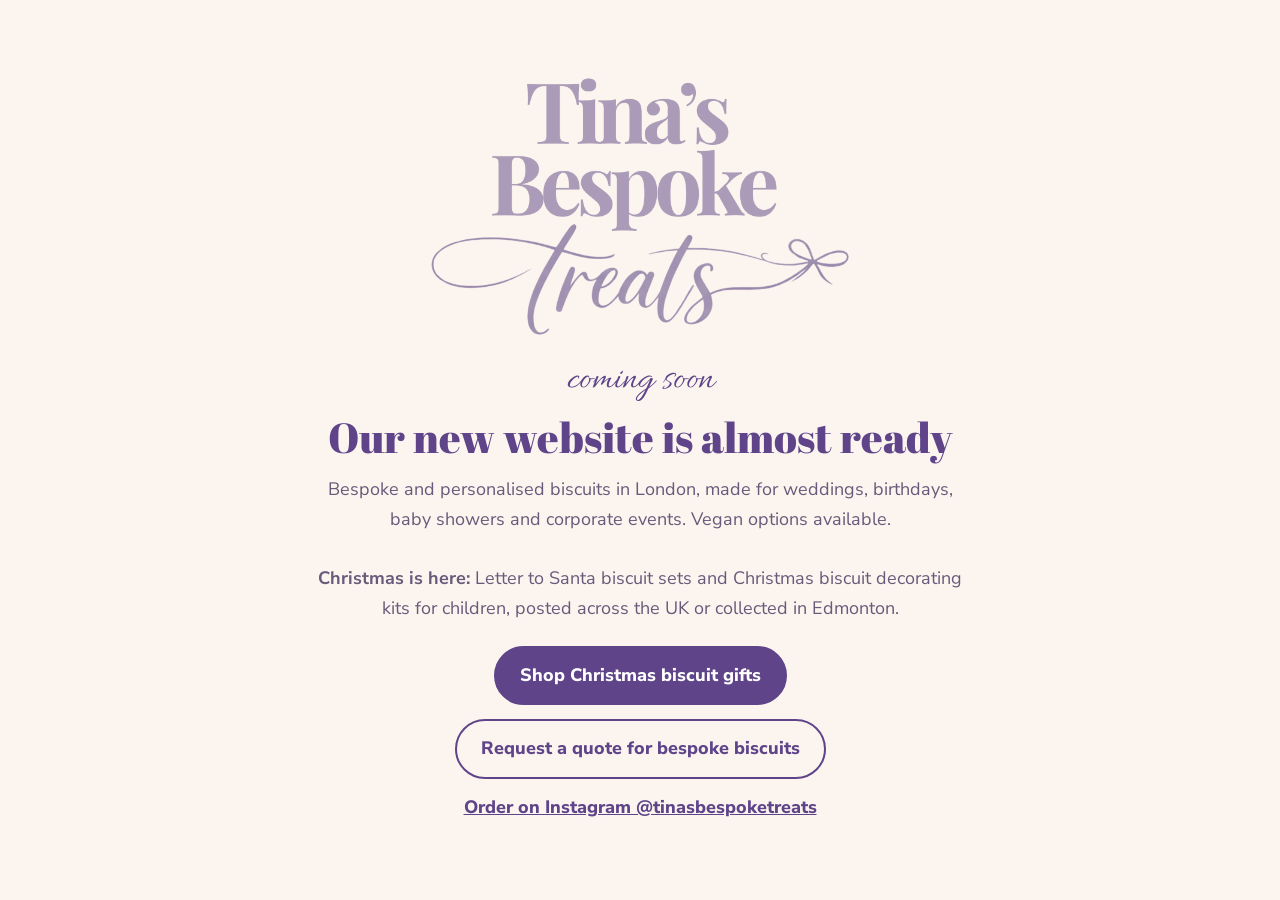
==== commit 309d7238: "Make quote page live: indexable, canonical, Open Graph, schema, sitemap; link it from home, contact," ====
--- a/index.html
+++ b/index.html
@@ -23,7 +23,7 @@
 <link rel="preconnect" href="https://fonts.googleapis.com">
 <link rel="preconnect" href="https://fonts.gstatic.com" crossorigin>
 <link rel="stylesheet" href="https://fonts.googleapis.com/css2?family=Abril+Fatface&family=Allura&family=Nunito+Sans:opsz,wght@6..12,400;6..12,600;6..12,700;6..12,800&display=swap">
-<link rel="stylesheet" href="styles.css?v=2">
+<link rel="stylesheet" href="styles.css?v=3">
 </head>
 <body>
 <main id="main" class="soon">
@@ -33,7 +33,7 @@
   <p class="lead">Bespoke and personalised biscuits in London, made for weddings, birthdays, baby showers and corporate events. Vegan options available.</p>
   <p class="lead" style="margin-top:8px"><strong>Christmas is here:</strong> Letter to Santa biscuit sets and Christmas biscuit decorating kits for children, posted across the UK or collected in Edmonton.</p>
   <a class="btn solid" href="/christmas/">Shop Christmas biscuit gifts</a>
-  <a class="btn line" href="/contact/">Enquire about bespoke biscuits</a>
+  <a class="btn line" href="/quote/">Request a quote for bespoke biscuits</a>
   <a href="https://www.instagram.com/tinasbespoketreats/" style="font-weight:800">Order on Instagram @tinasbespoketreats</a>
 </main>
 </body>
--- a/styles.css
+++ b/styles.css
@@ -75,3 +75,8 @@
 .soon .eyebrow{font-size:38px;margin:0}
 .soon h2{font-size:clamp(28px,6vw,42px)}
 .soon .lead{margin:0 0 8px}
+
+/* Site menu fits small phones */
+@media (max-width:420px){nav[aria-label="Site"]{font-size:14.5px}nav[aria-label="Site"] a{white-space:nowrap}nav[aria-label="Site"]>span{gap:12px!important}}
+@media (max-width:400px){nav[aria-label="Site"] a[aria-label^="Instagram"]{display:none!important}}
+@media (max-width:350px){nav[aria-label="Site"]{flex-wrap:wrap;justify-content:center;row-gap:0}nav[aria-label="Site"]{font-size:14px}}
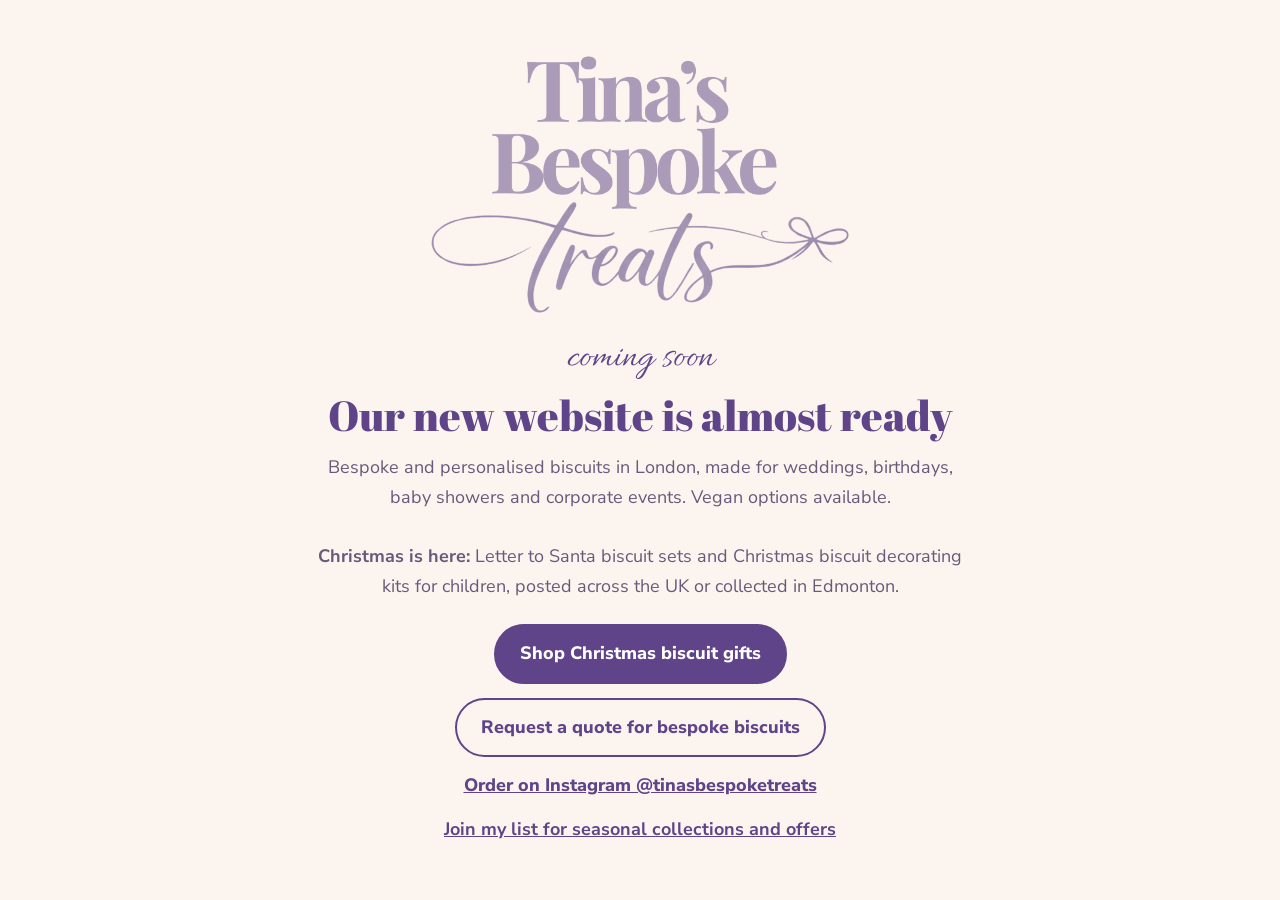
==== commit a4a0e8df: "Join my list page, footer links, mailing list download includes sign-ups Co-Authored-By: Claude Opus" ====
--- a/index.html
+++ b/index.html
@@ -35,6 +35,7 @@
   <a class="btn solid" href="/christmas/">Shop Christmas biscuit gifts</a>
   <a class="btn line" href="/quote/">Request a quote for bespoke biscuits</a>
   <a href="https://www.instagram.com/tinasbespoketreats/" style="font-weight:800">Order on Instagram @tinasbespoketreats</a>
+  <a href="/join/" style="font-weight:700">Join my list for seasonal collections and offers</a>
 </main>
 </body>
 </html>
